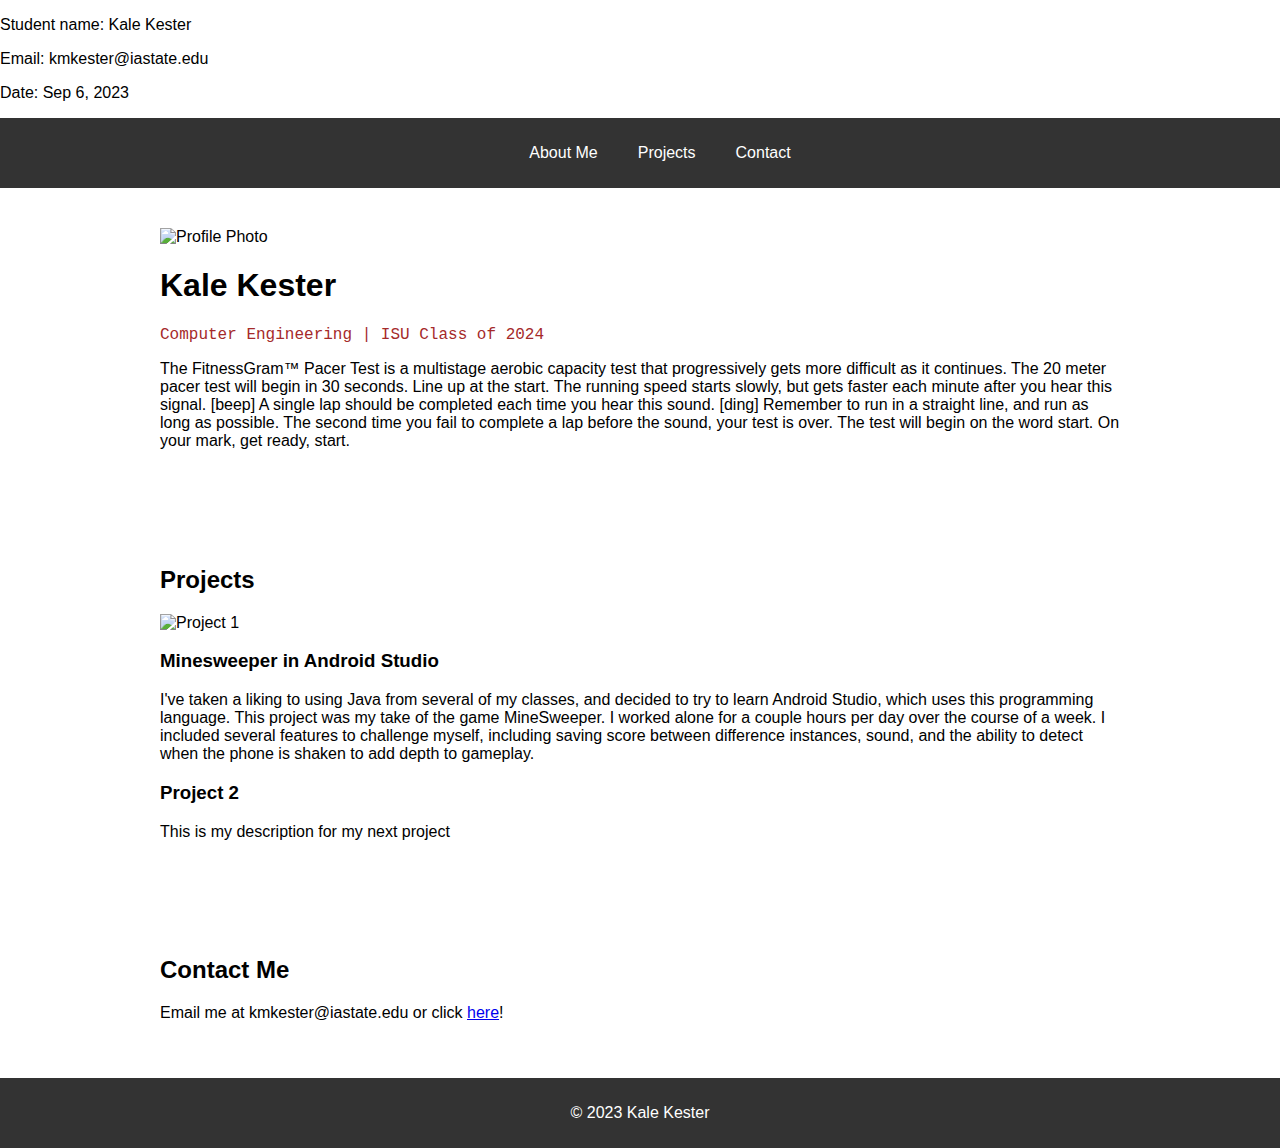
==== index.html @ 6111bfa1 "initial commit of personal website" ====
<!DOCTYPE html>
<html lang="en">


<head>
    <meta charset="UTF-8">
    <meta name="viewport" content="width=device-width, initial-scale=1.0">
    <link rel="stylesheet" href="style.css">
    <style>
        .container {
        max-width: 960px;
        margin: 0 auto;
        padding: 40px;
        }
        .project {
        margin-bottom: 20px;
        border: 1px solid #ccc;
        padding: 20px;
        }
        </style>
    <title>Kale Kester - Portfolio</title>
</head>

<body>
    <p>Student name: Kale Kester</p>
    <p>Email: kmkester@iastate.edu</p>
    <p>Date: Sep 6, 2023</p>

    <header>
        <nav>
            <ul>
                <li><a href="#about">About Me</a></li>
                <li><a href="#projects">Projects</a></li>
                <li><a href="#contact">Contact</a></li>
            </ul>
        </nav>
    </header>

    <section id="about">
        <div class="container">
            <img src="./profile.jpg" alt="Profile Photo"><br>
            <h1>Kale Kester</h1>
            <p style="font-family: 'Courier New', Courier, monospace; color: brown">Computer Engineering | ISU Class of 2024</p>
            <p>The FitnessGram™ Pacer Test is a multistage aerobic capacity test that
                progressively gets more difficult as it continues. The 20 meter pacer test
                will begin in 30 seconds. Line up at the start. The running speed starts slowly,
                but gets faster each minute after you hear this signal. [beep] A single lap should
                be completed each time you hear this sound. [ding] Remember to run in a straight
                line, and run as long as possible. The second time you fail to complete a lap before
                the sound, your test is over. The test will begin on the word start. On your mark,
                get ready, start.</p>
        </div>
    </section>

    <section id="projects">
        <div class="container">
            <h2>Projects</h2>
            <div class="minesweeper">
                <img src="./project1.jpg" alt="Project 1">
                <h3>Minesweeper in Android Studio</h3>
                <p>I've taken a liking to using Java from several of my classes, and decided to try
                    to learn Android Studio, which uses this programming language. This project was
                    my take of the game MineSweeper. I worked alone for a couple hours per day over
                    the course of a week. I included several features to challenge myself, including
                    saving score between difference instances, sound, and the ability to detect when
                    the phone is shaken to add depth to gameplay.
                </p>
            </div>
            <div class="proj2">
                <h3>Project 2</h3>
                <p>This is my description for my next project</p>
            </div>
        </div>
    </section>

    <section id="contact">
        <div class = "container">
            <h2>Contact Me</h2>
            <p>Email me at kmkester@iastate.edu or click <a href="mailto:kmkester@iastate.edu">here</a>!</p>
        </div>
    </section>

    <footer>
        <p>&copy; 2023 Kale Kester</p>
    </footer>
</body>

</html>
---- style.css ----
header {
    background-color: #333;
    color: #fff;
    padding: 10px 0;
}

nav ul {
    list-style: none;
    display: flex;
    justify-content: center;
}

nav li {
    margin: 0 20px;
}

nav a {
    text-decoration: none;
    color: #fff;
}

body {
    font-family: Arial, sans-serif;
    margin: 0;
    padding: 0;
}

img {
    max-width: 100%;
}

footer {
    text-align: center;
    padding: 10px;
    background-color: #333;
    color: #fff;
}
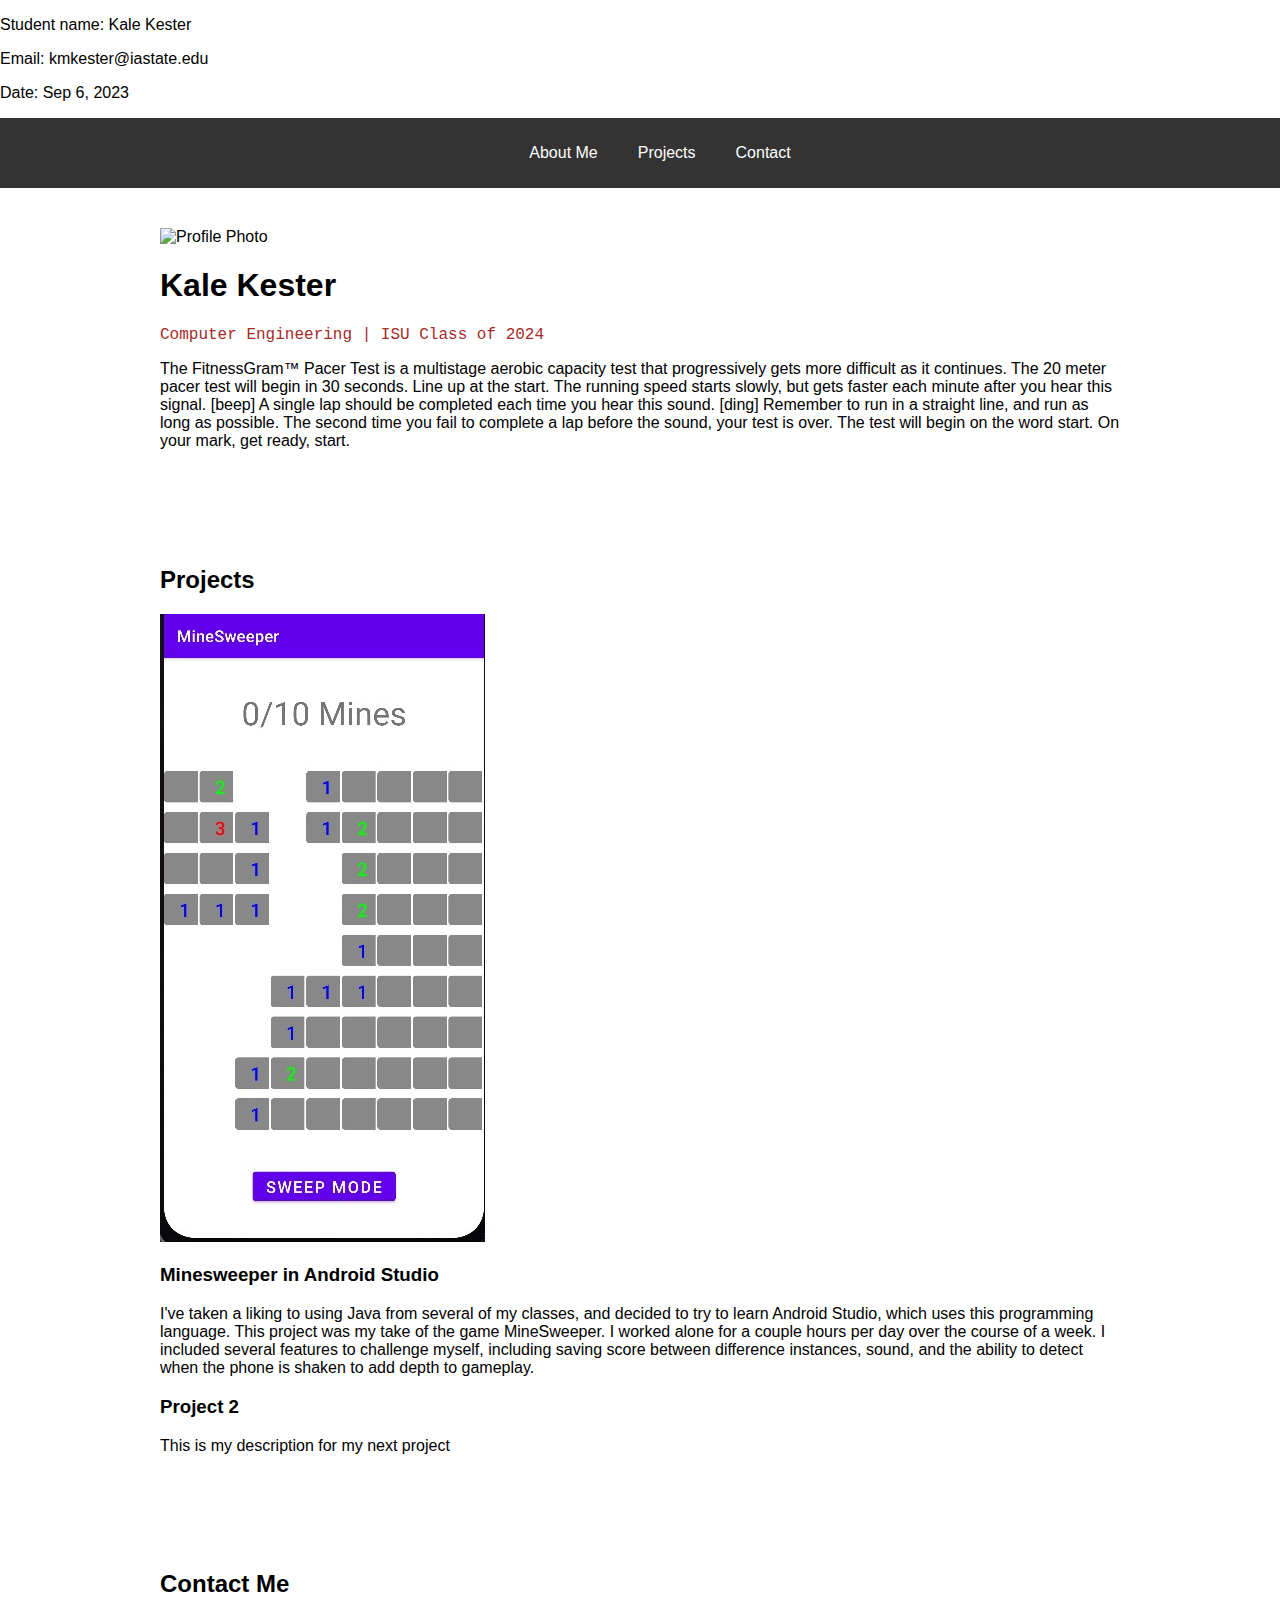
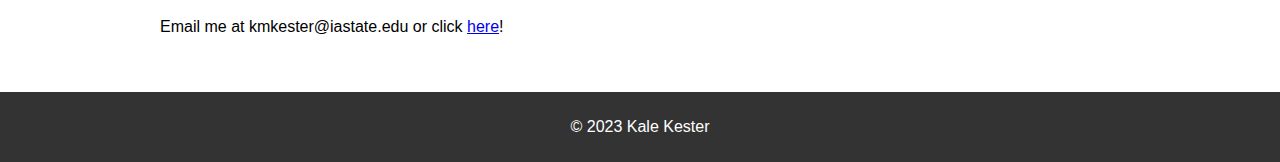
==== commit e8d9f6fe: "Update index.html to include images in file" ====
--- a/index.html
+++ b/index.html
@@ -38,7 +38,7 @@
 
     <section id="about">
         <div class="container">
-            <img src="./profile.jpg" alt="Profile Photo"><br>
+            <img src="images/profile.jpg" alt="Profile Photo"><br>
             <h1>Kale Kester</h1>
             <p style="font-family: 'Courier New', Courier, monospace; color: brown">Computer Engineering | ISU Class of 2024</p>
             <p>The FitnessGram™ Pacer Test is a multistage aerobic capacity test that
@@ -56,7 +56,7 @@
         <div class="container">
             <h2>Projects</h2>
             <div class="minesweeper">
-                <img src="./project1.jpg" alt="Project 1">
+                <img src="images/project1.jpg" alt="Project 1">
                 <h3>Minesweeper in Android Studio</h3>
                 <p>I've taken a liking to using Java from several of my classes, and decided to try
                     to learn Android Studio, which uses this programming language. This project was
@@ -85,4 +85,4 @@
     </footer>
 </body>
 
-</html>+</html>
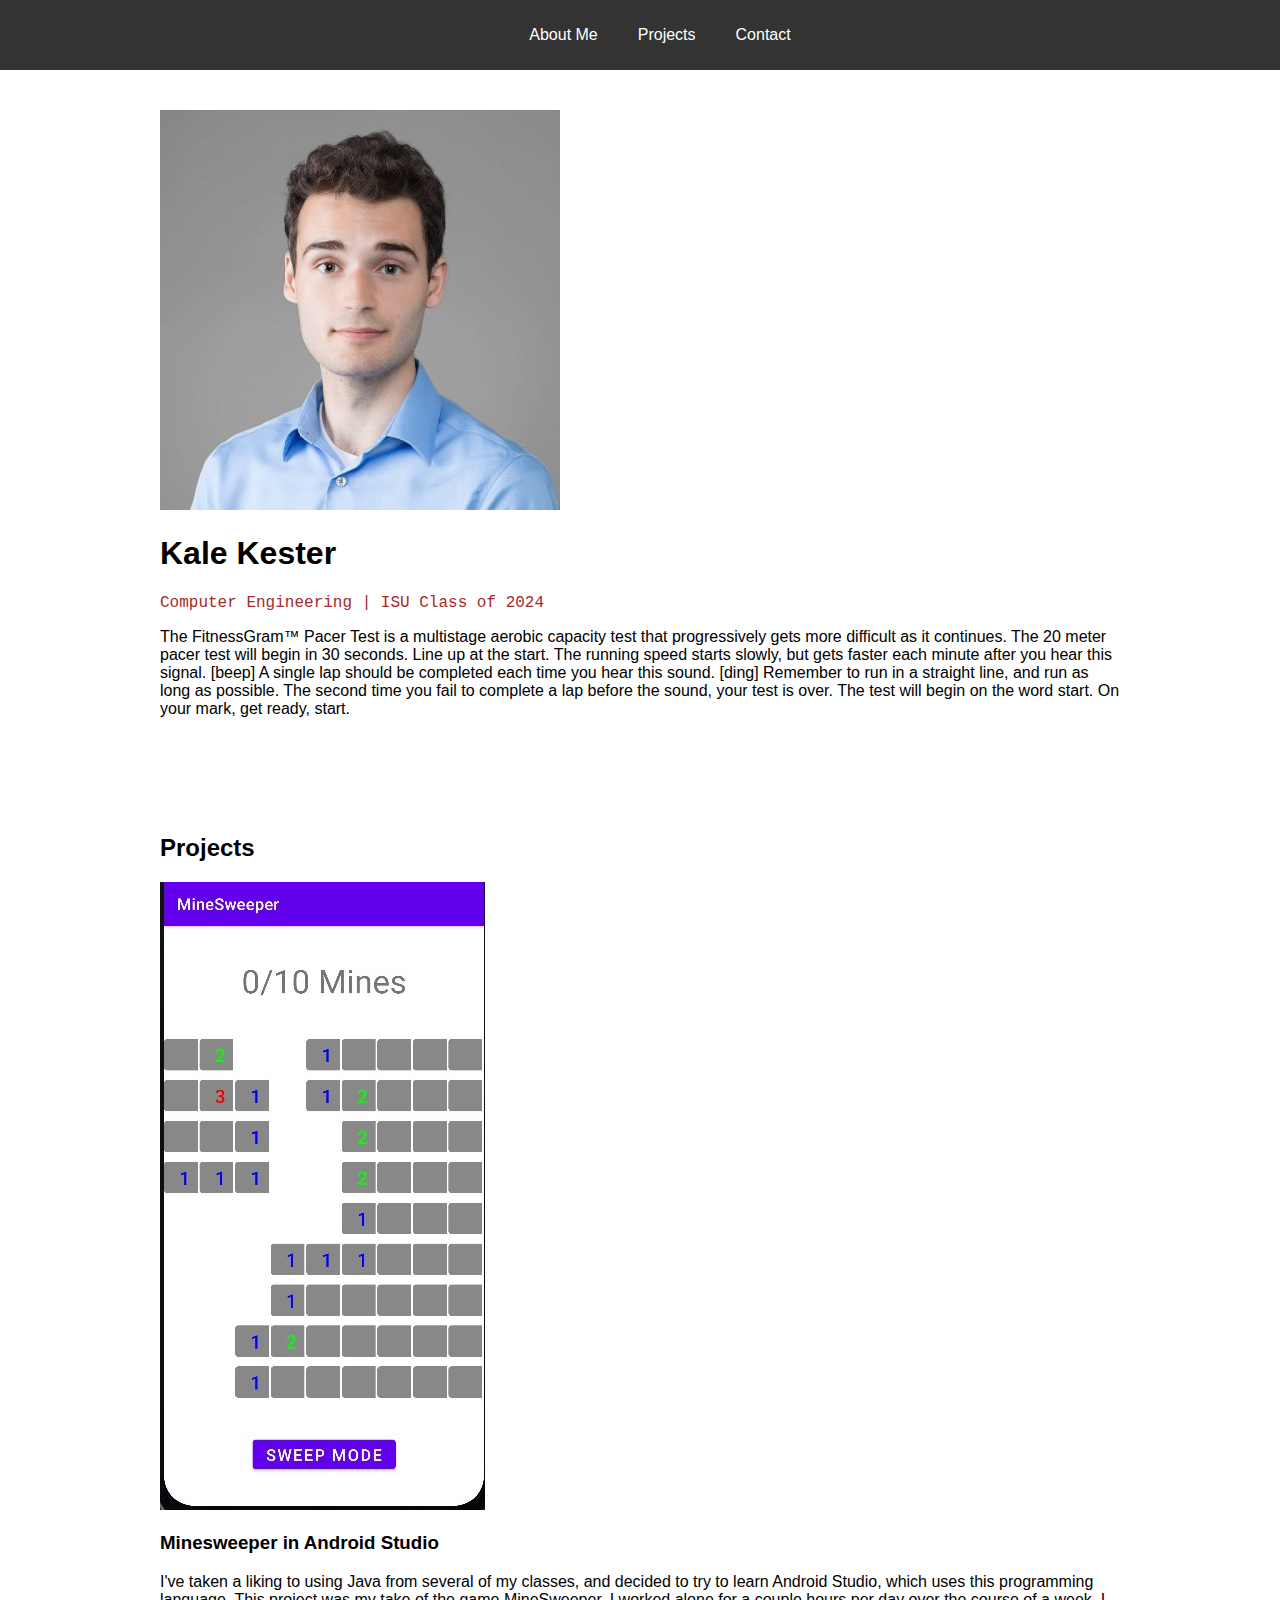
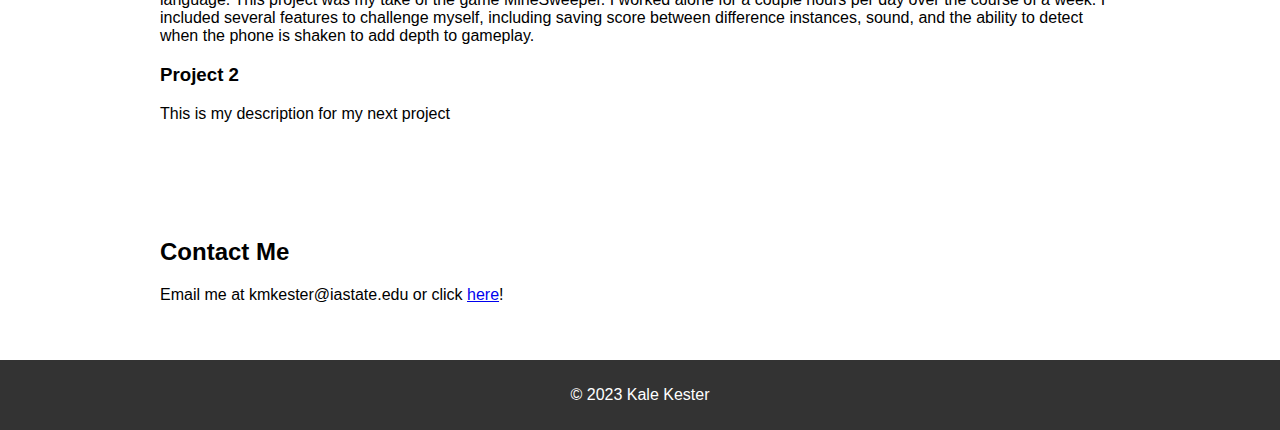
==== commit dcf1eac2: "remove heading on index.html" ====
--- a/index.html
+++ b/index.html
@@ -22,10 +22,6 @@
 </head>
 
 <body>
-    <p>Student name: Kale Kester</p>
-    <p>Email: kmkester@iastate.edu</p>
-    <p>Date: Sep 6, 2023</p>
-
     <header>
         <nav>
             <ul>
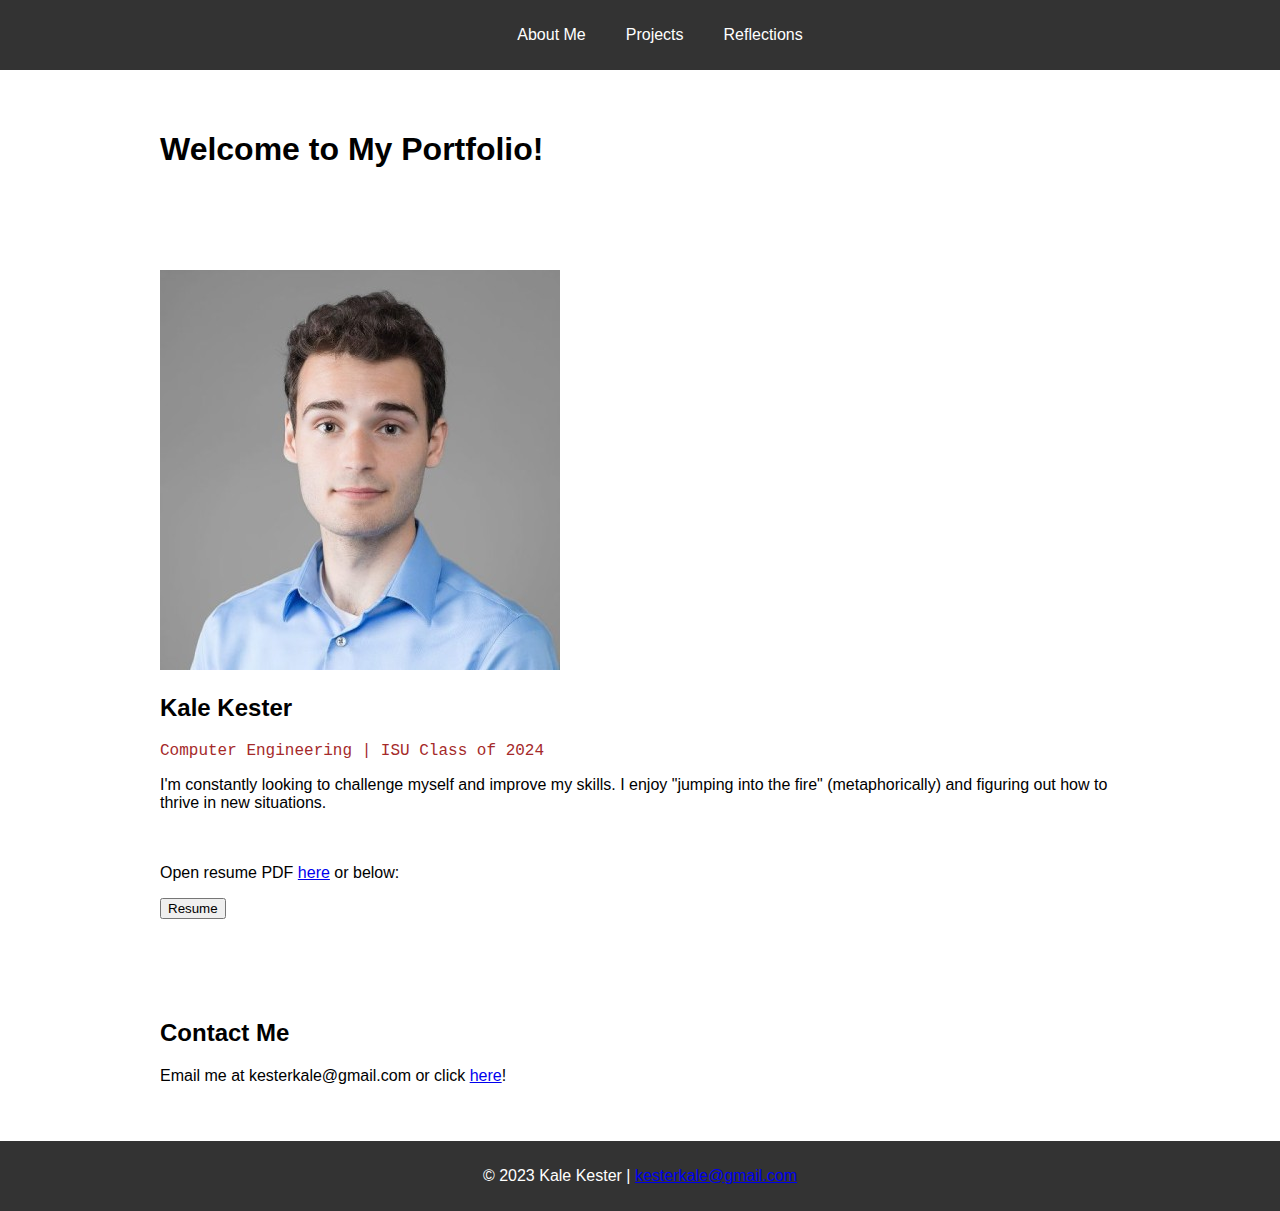
==== commit c0ccc9fb: "Update index.html" ====
--- a/index.html
+++ b/index.html
@@ -25,59 +25,41 @@
     <header>
         <nav>
             <ul>
-                <li><a href="#about">About Me</a></li>
-                <li><a href="#projects">Projects</a></li>
-                <li><a href="#contact">Contact</a></li>
+                <li><a href="./index.html">About Me</a></li>
+                <li><a href="./projects.html">Projects</a></li>
+                <li><a href="./reflections.html">Reflections</a></li>
+                <!-- <li><a href="./resume.html">Resume</a></li> -->
             </ul>
         </nav>
     </header>
-
+    <section id="welcome">
+        <div class = container>
+            <h1>Welcome to My Portfolio!</h1>
+        </div>
+    </section>
     <section id="about">
         <div class="container">
             <img src="images/profile.jpg" alt="Profile Photo"><br>
-            <h1>Kale Kester</h1>
+            <h2>Kale Kester</h2>
             <p style="font-family: 'Courier New', Courier, monospace; color: brown">Computer Engineering | ISU Class of 2024</p>
-            <p>The FitnessGram™ Pacer Test is a multistage aerobic capacity test that
-                progressively gets more difficult as it continues. The 20 meter pacer test
-                will begin in 30 seconds. Line up at the start. The running speed starts slowly,
-                but gets faster each minute after you hear this signal. [beep] A single lap should
-                be completed each time you hear this sound. [ding] Remember to run in a straight
-                line, and run as long as possible. The second time you fail to complete a lap before
-                the sound, your test is over. The test will begin on the word start. On your mark,
-                get ready, start.</p>
-        </div>
-    </section>
-
-    <section id="projects">
-        <div class="container">
-            <h2>Projects</h2>
-            <div class="minesweeper">
-                <img src="images/project1.jpg" alt="Project 1">
-                <h3>Minesweeper in Android Studio</h3>
-                <p>I've taken a liking to using Java from several of my classes, and decided to try
-                    to learn Android Studio, which uses this programming language. This project was
-                    my take of the game MineSweeper. I worked alone for a couple hours per day over
-                    the course of a week. I included several features to challenge myself, including
-                    saving score between difference instances, sound, and the ability to detect when
-                    the phone is shaken to add depth to gameplay.
-                </p>
-            </div>
-            <div class="proj2">
-                <h3>Project 2</h3>
-                <p>This is my description for my next project</p>
-            </div>
+            <p>I'm constantly looking to challenge myself and improve my skills. I enjoy "jumping into 
+                the fire" (metaphorically) and figuring out how to thrive in new situations. <br><br><br></p>
+            <p>Open resume PDF <a href="./ResumeFall2023.pdf" target="_blank">here</a> or below:</p>
+            <a href="./ResumeFall2023.pdf" target="_blank">
+                <button type="button">Resume</button>
+            </a>
         </div>
     </section>
 
     <section id="contact">
         <div class = "container">
             <h2>Contact Me</h2>
-            <p>Email me at kmkester@iastate.edu or click <a href="mailto:kmkester@iastate.edu">here</a>!</p>
+            <p>Email me at kesterkale@gmail.com or click <a href="mailto:kesterkale@gmail.com">here</a>!</p>
         </div>
     </section>
 
     <footer>
-        <p>&copy; 2023 Kale Kester</p>
+        <p>&copy; 2023 Kale Kester | <a href="mailto:kesterkale@gmail.com">kesterkale@gmail.com</a></p>
     </footer>
 </body>
 
